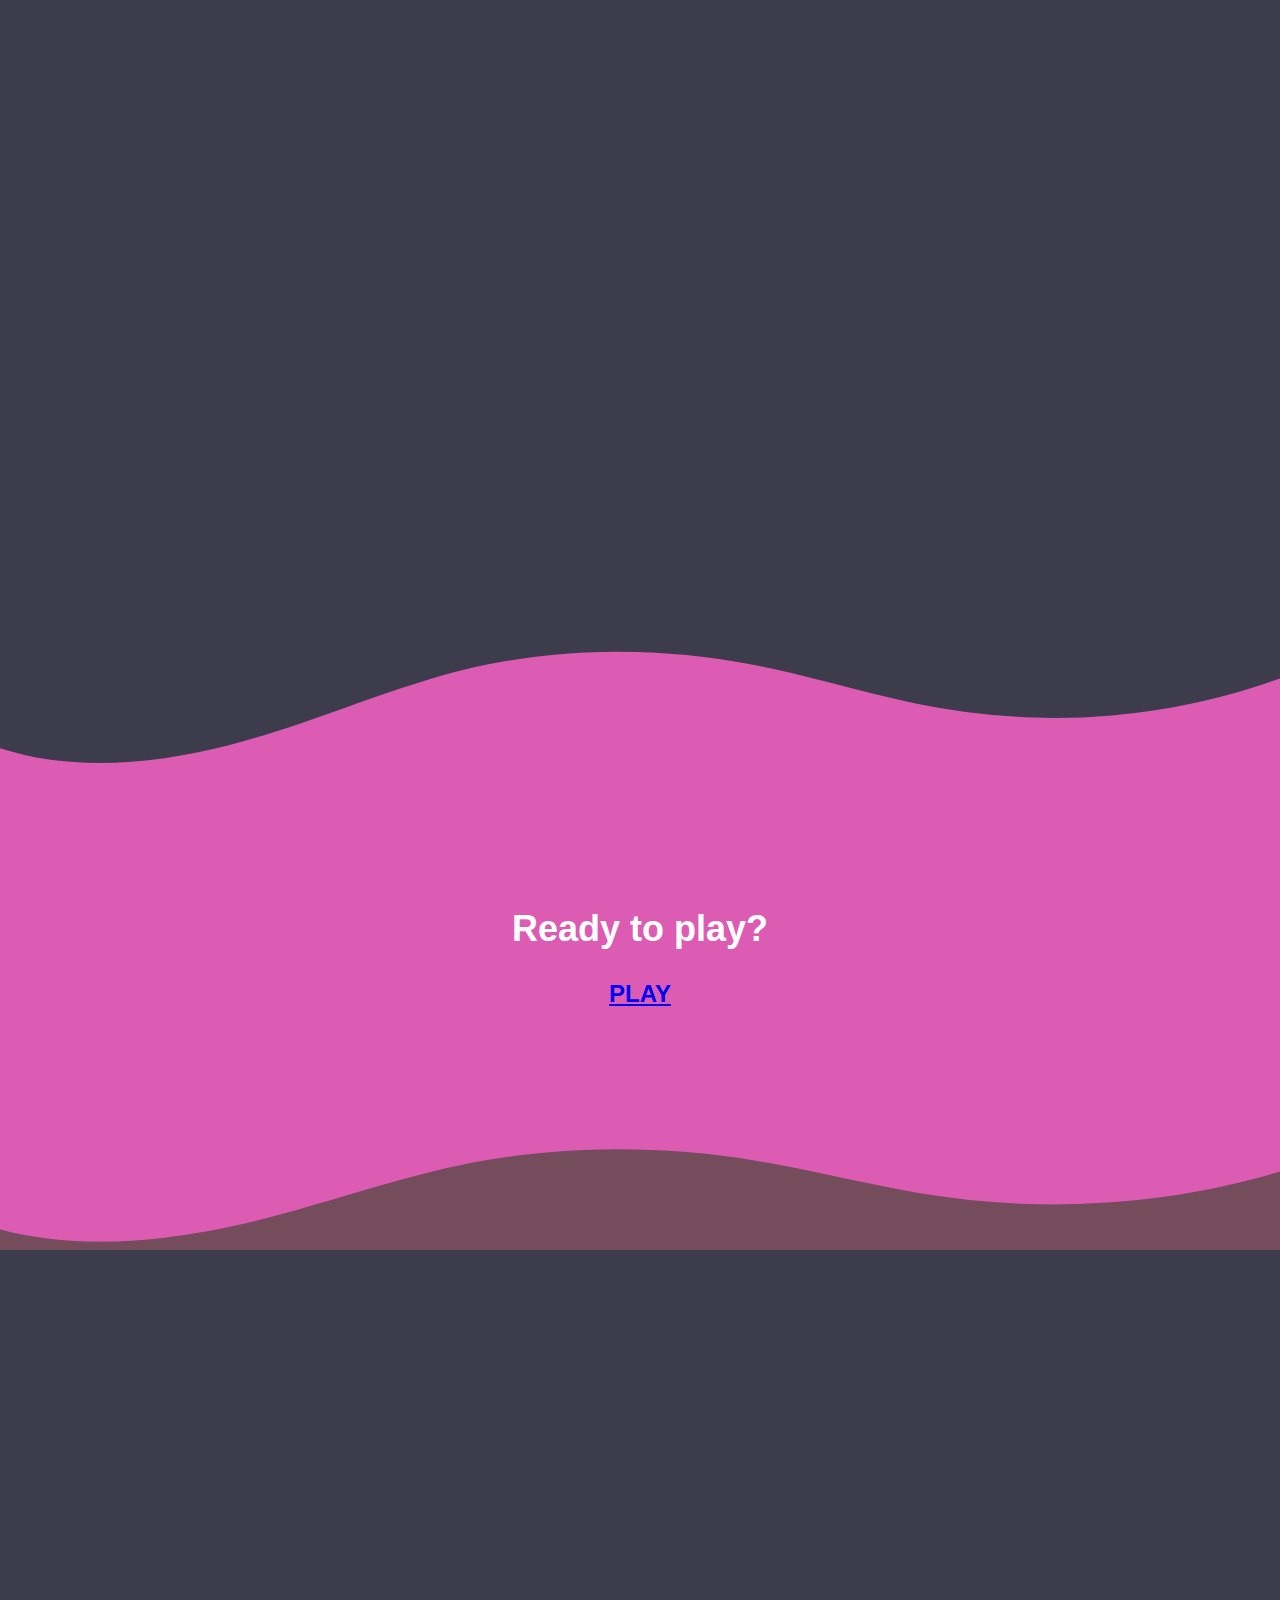
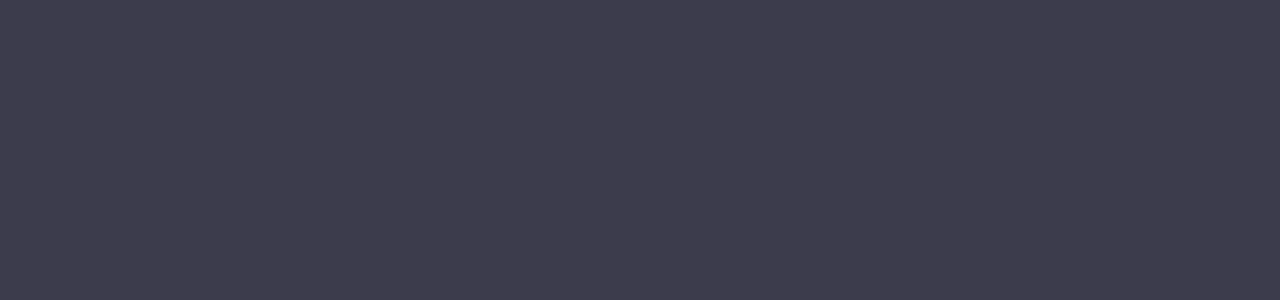
==== index.html @ 18457c60 "Update index.html" ====
<!DOCTYPE html>
<html lang="en">
  <head>
    <meta charset="utf-8">
    <meta name="viewport" content="width=device-width, initial-scale=1.0"> <!-- sets width to device width, and initial zoom level -->
    <title>Apple Clicker</title> <!-- title of page on tab -->
    <link href="index.css" rel="stylesheet" type="text/css"/>
		<link rel="icon" type="image/png" sizes="32x32" href="Images/favicon.png"> <!-- favicon -->
    <link rel="preconnect" href="https://fonts.googleapis.com"> 
    <link rel="preconnect" href="https://fonts.gstatic.com" crossorigin> 
    <link href="https://fonts.googleapis.com/css2?family=Roboto:wght@300&display=swap" rel="stylesheet">
  </head>
  <body>
	  <section class="">
		  <h1 style="color: var(--black);">Title Here!</h1>
      <p style="color: var(--black);">Eius nobis vero necessitatibus laborum dolorum vel dolorem sunt, voluptatibus qui nesciunt eaque quisquam quasi obcaecati neque cumque unde autem ipsa ad sit amet et odit velit nostrum facere? Fugiat.</p>
	  </section>
    <section class="section_pink">
      <div class="wave1">
        <svg data-name="Layer 1" xmlns="http://www.w3.org/2000/svg" viewBox="0 0 1200 120" preserveAspectRatio="none">
            <path d="M321.39,56.44c58-10.79,114.16-30.13,172-41.86,82.39-16.72,168.19-17.73,250.45-.39C823.78,31,906.67,72,985.66,92.83c70.05,18.48,146.53,26.09,214.34,3V0H0V27.35A600.21,600.21,0,0,0,321.39,56.44Z" class="shape-fill"></path>
        </svg>
      </div>
	    <center>
        <div class="play-game" style = "position:relative; top:100px;"> 
          <br/>
            <h2>Ready to play?</h2>
          <a href="https://www.appleclicker.ml/game" class="play" target="_blank" rel="noopener noreferrer"><b>PLAY</b></a>
        </div>
      </center>    
      <div class="wave2">
        <svg data-name="Layer 1" xmlns="http://www.w3.org/2000/svg" viewBox="0 0 1200 120" preserveAspectRatio="none">
            <path d="M985.66,92.83C906.67,72,823.78,31,743.84,14.19c-82.26-17.34-168.06-16.33-250.45.39-57.84,11.73-114,31.07-172,41.86A600.21,600.21,0,0,1,0,27.35V120H1200V95.8C1132.19,118.92,1055.71,111.31,985.66,92.83Z" class="shape-fill"></path>
        </svg>
    </div>
    </section>
    <section class="">
    </section>
  </body>
</html>
---- index.css ----
:root {
    --pink: #dc5cb4;
    --brown: #744c5c;
    --white: #ecdcbc;
    --black: #3c3c4c;
}

body {
    margin: 0;
    font-family: 'Prompt', sans-serif;
    color: white;
    background-color: var(--black);
}

section {
    position: relative;
    display: flex;
    flex-direction: column;
    align-items: center;
    min-height: 400px;
    font-size: 1.5rem;
    padding: 150px 20vw 100px 20vw;
}

.section_brown {
    background-color: var(--brown);
    padding: 100px 20vw;
}

.section_white {
    padding: 100px 20vw;
    background-color: var(--white);
}

.section_pink {
    background-color: var(--pink);
    padding: 100px 20vw;
}

.wave1 {
    position: absolute;
    top: 0;
    left: 0;
    width: 100%;
    overflow: hidden;
    line-height: 0;
}

.wave1 svg {
    position: relative;
    display: block;
    width: calc(100% + 1.3px);
    height: 123px;
    transform: rotateY(180deg);
}

.wave1 .shape-fill {
    fill: #3C3C4C;
}

/** For mobile devices **/
@media (max-width: 767px) {
    .wave1 svg {
        width: calc(109% + 1.3px);
        height: 123px;
    }
}

.wave2 {
    position: absolute;
    bottom: 0;
    left: 0;
    width: 100%;
    overflow: hidden;
    line-height: 0;
}

.wave2 svg {
    position: relative;
    display: block;
    width: calc(100% + 1.3px);
    height: 102px;
    transform: rotateY(180deg);
}

.wave2 .shape-fill {
    fill: #744C5C;
}

/** For mobile devices **/
@media (max-width: 767px) {
    .wave2 svg {
        width: calc(109% + 1.3px);
        height: 102px;
    }
}
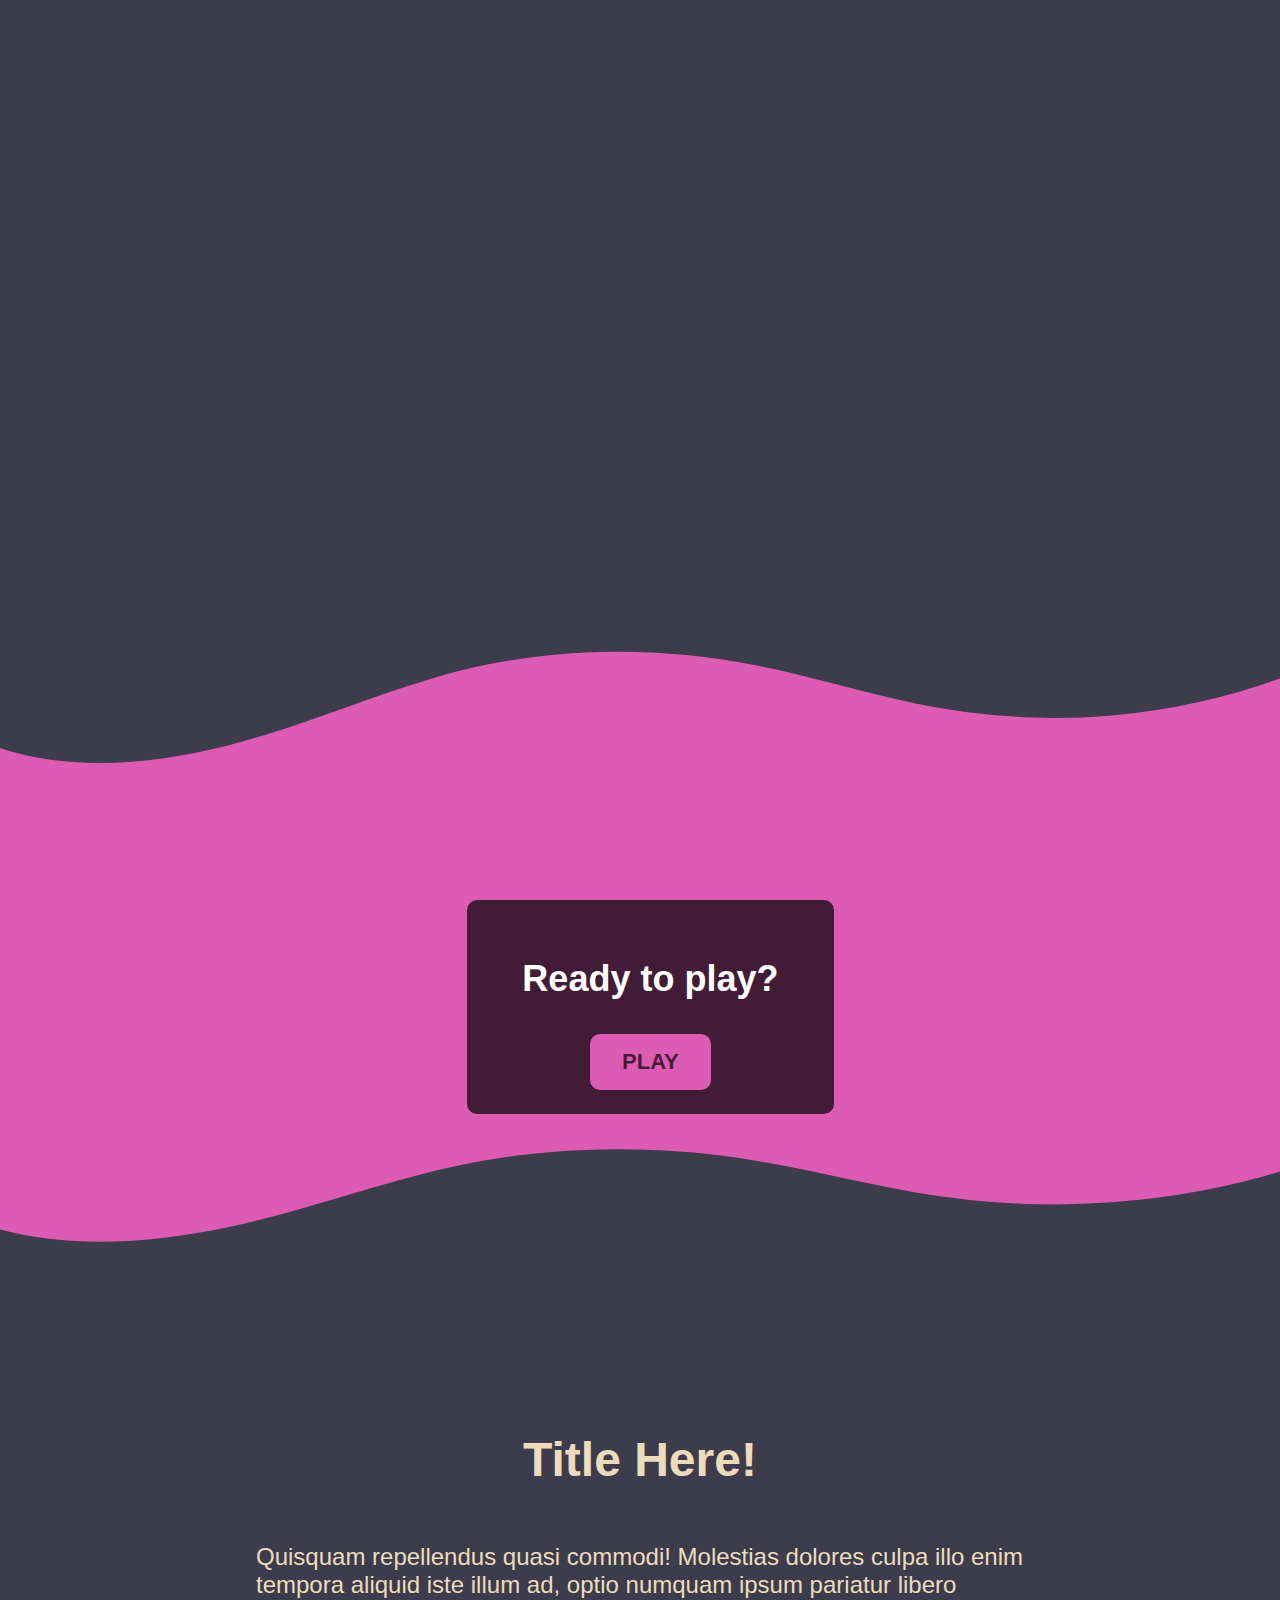
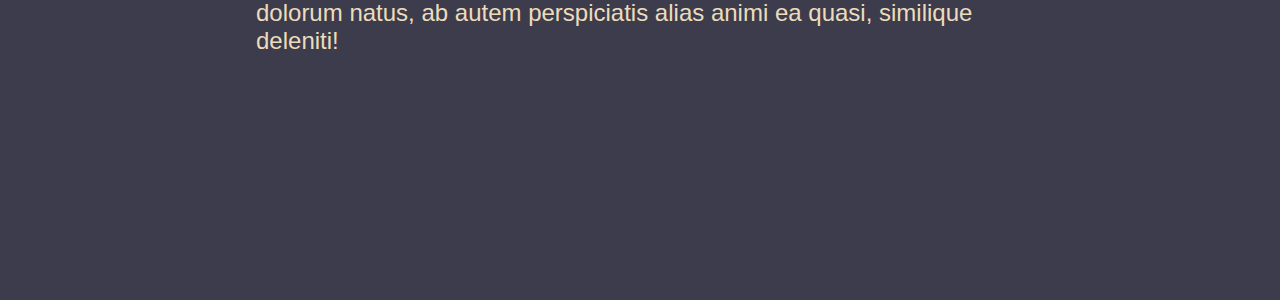
==== commit 4cabbfec: "wave" ====
--- a/index.html
+++ b/index.html
@@ -11,18 +11,18 @@
     <link href="https://fonts.googleapis.com/css2?family=Roboto:wght@300&display=swap" rel="stylesheet">
   </head>
   <body>
-	  <section class="">
-		  <h1 style="color: var(--black);">Title Here!</h1>
+    <section class="">
+      <h1 style="color: var(--black);">Title Here!</h1>
       <p style="color: var(--black);">Eius nobis vero necessitatibus laborum dolorum vel dolorem sunt, voluptatibus qui nesciunt eaque quisquam quasi obcaecati neque cumque unde autem ipsa ad sit amet et odit velit nostrum facere? Fugiat.</p>
-	  </section>
+    </section>
     <section class="section_pink">
       <div class="wave1">
         <svg data-name="Layer 1" xmlns="http://www.w3.org/2000/svg" viewBox="0 0 1200 120" preserveAspectRatio="none">
-            <path d="M321.39,56.44c58-10.79,114.16-30.13,172-41.86,82.39-16.72,168.19-17.73,250.45-.39C823.78,31,906.67,72,985.66,92.83c70.05,18.48,146.53,26.09,214.34,3V0H0V27.35A600.21,600.21,0,0,0,321.39,56.44Z" class="shape-fill"></path>
+          <path d="M321.39,56.44c58-10.79,114.16-30.13,172-41.86,82.39-16.72,168.19-17.73,250.45-.39C823.78,31,906.67,72,985.66,92.83c70.05,18.48,146.53,26.09,214.34,3V0H0V27.35A600.21,600.21,0,0,0,321.39,56.44Z" class="shape-fill"></path>
         </svg>
       </div>
-	    <center>
-        <div class="play-game" style = "position:relative; top:100px;"> 
+      <center>
+        <div class="play-game" style = "position:relative; top:150px;"> 
           <br/>
             <h2>Ready to play?</h2>
           <a href="https://www.appleclicker.ml/game" class="play" target="_blank" rel="noopener noreferrer"><b>PLAY</b></a>
@@ -35,6 +35,8 @@
     </div>
     </section>
     <section class="">
+      <h1 style="color: var(--white);">Title Here!</h1>
+      <p style="color: var(--white);">Quisquam repellendus quasi commodi! Molestias dolores culpa illo enim tempora aliquid iste illum ad, optio numquam ipsum pariatur libero dolorum natus, ab autem perspiciatis alias animi ea quasi, similique deleniti!</p>
     </section>
   </body>
-</html>
+</html>--- a/index.css
+++ b/index.css
@@ -84,7 +84,29 @@
 }
 
 .wave2 .shape-fill {
-    fill: #744C5C;
+    fill: #3c3c4c;
+}
+
+.play-game {
+	padding: 0px 45px 20px;
+	border-radius: 10px;
+	color: white;
+	background-color: rgba(0,0,0,0.7);
+	width: 80%;
+}
+
+.play {
+	border-radius: 10px;
+  	background-color: var(--pink);
+  	border: none;
+  	color: rgba(0,0,0,0.7);
+  	padding: 15px 32px;
+  	text-align: center;
+  	text-decoration: none;
+  	display: inline-block;
+  	font-size: 22px;
+  	margin: 4px 2px;
+  	cursor: pointer;
 }
 
 /** For mobile devices **/
@@ -93,4 +115,5 @@
         width: calc(109% + 1.3px);
         height: 102px;
     }
-}+}
+
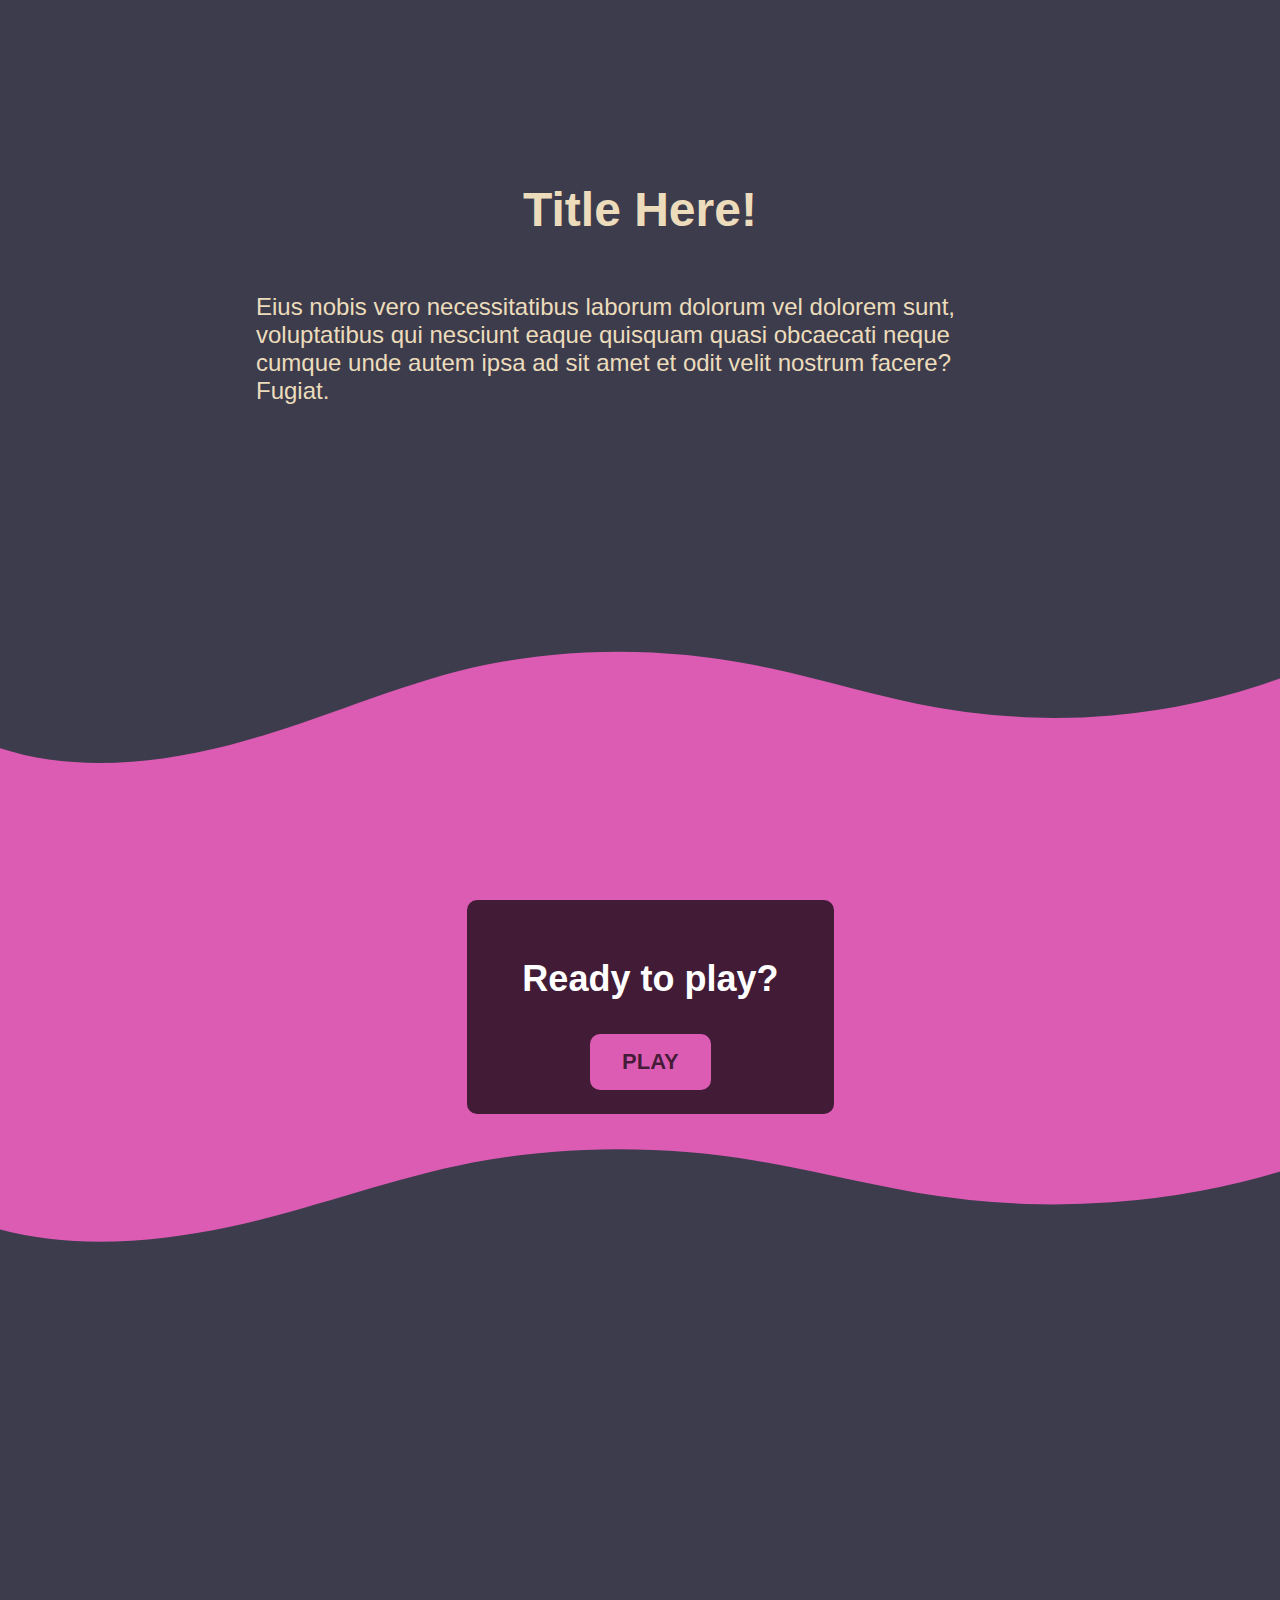
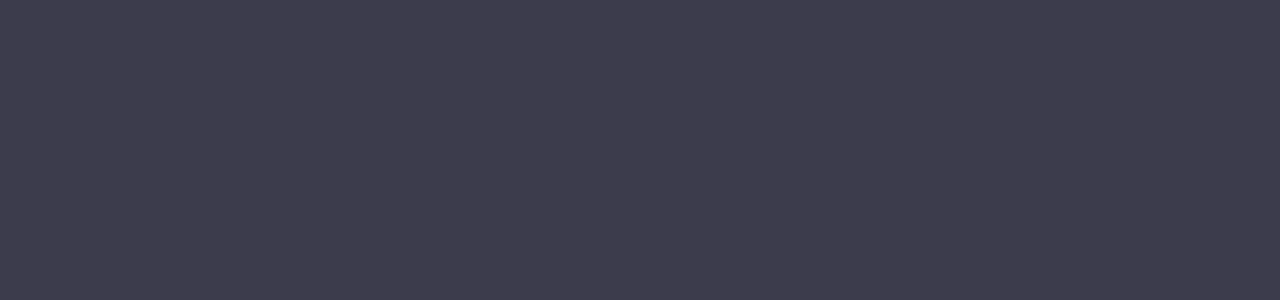
==== commit c8c1ddb6: "Update index.html" ====
--- a/index.html
+++ b/index.html
@@ -12,8 +12,8 @@
   </head>
   <body>
     <section class="">
-      <h1 style="color: var(--black);">Title Here!</h1>
-      <p style="color: var(--black);">Eius nobis vero necessitatibus laborum dolorum vel dolorem sunt, voluptatibus qui nesciunt eaque quisquam quasi obcaecati neque cumque unde autem ipsa ad sit amet et odit velit nostrum facere? Fugiat.</p>
+      <h1 style="color: var(--white);">Title Here!</h1>
+      <p style="color: var(--white);">Eius nobis vero necessitatibus laborum dolorum vel dolorem sunt, voluptatibus qui nesciunt eaque quisquam quasi obcaecati neque cumque unde autem ipsa ad sit amet et odit velit nostrum facere? Fugiat.</p>
     </section>
     <section class="section_pink">
       <div class="wave1">
@@ -35,8 +35,6 @@
     </div>
     </section>
     <section class="">
-      <h1 style="color: var(--white);">Title Here!</h1>
-      <p style="color: var(--white);">Quisquam repellendus quasi commodi! Molestias dolores culpa illo enim tempora aliquid iste illum ad, optio numquam ipsum pariatur libero dolorum natus, ab autem perspiciatis alias animi ea quasi, similique deleniti!</p>
-    </section>
+     
   </body>
-</html>+</html>
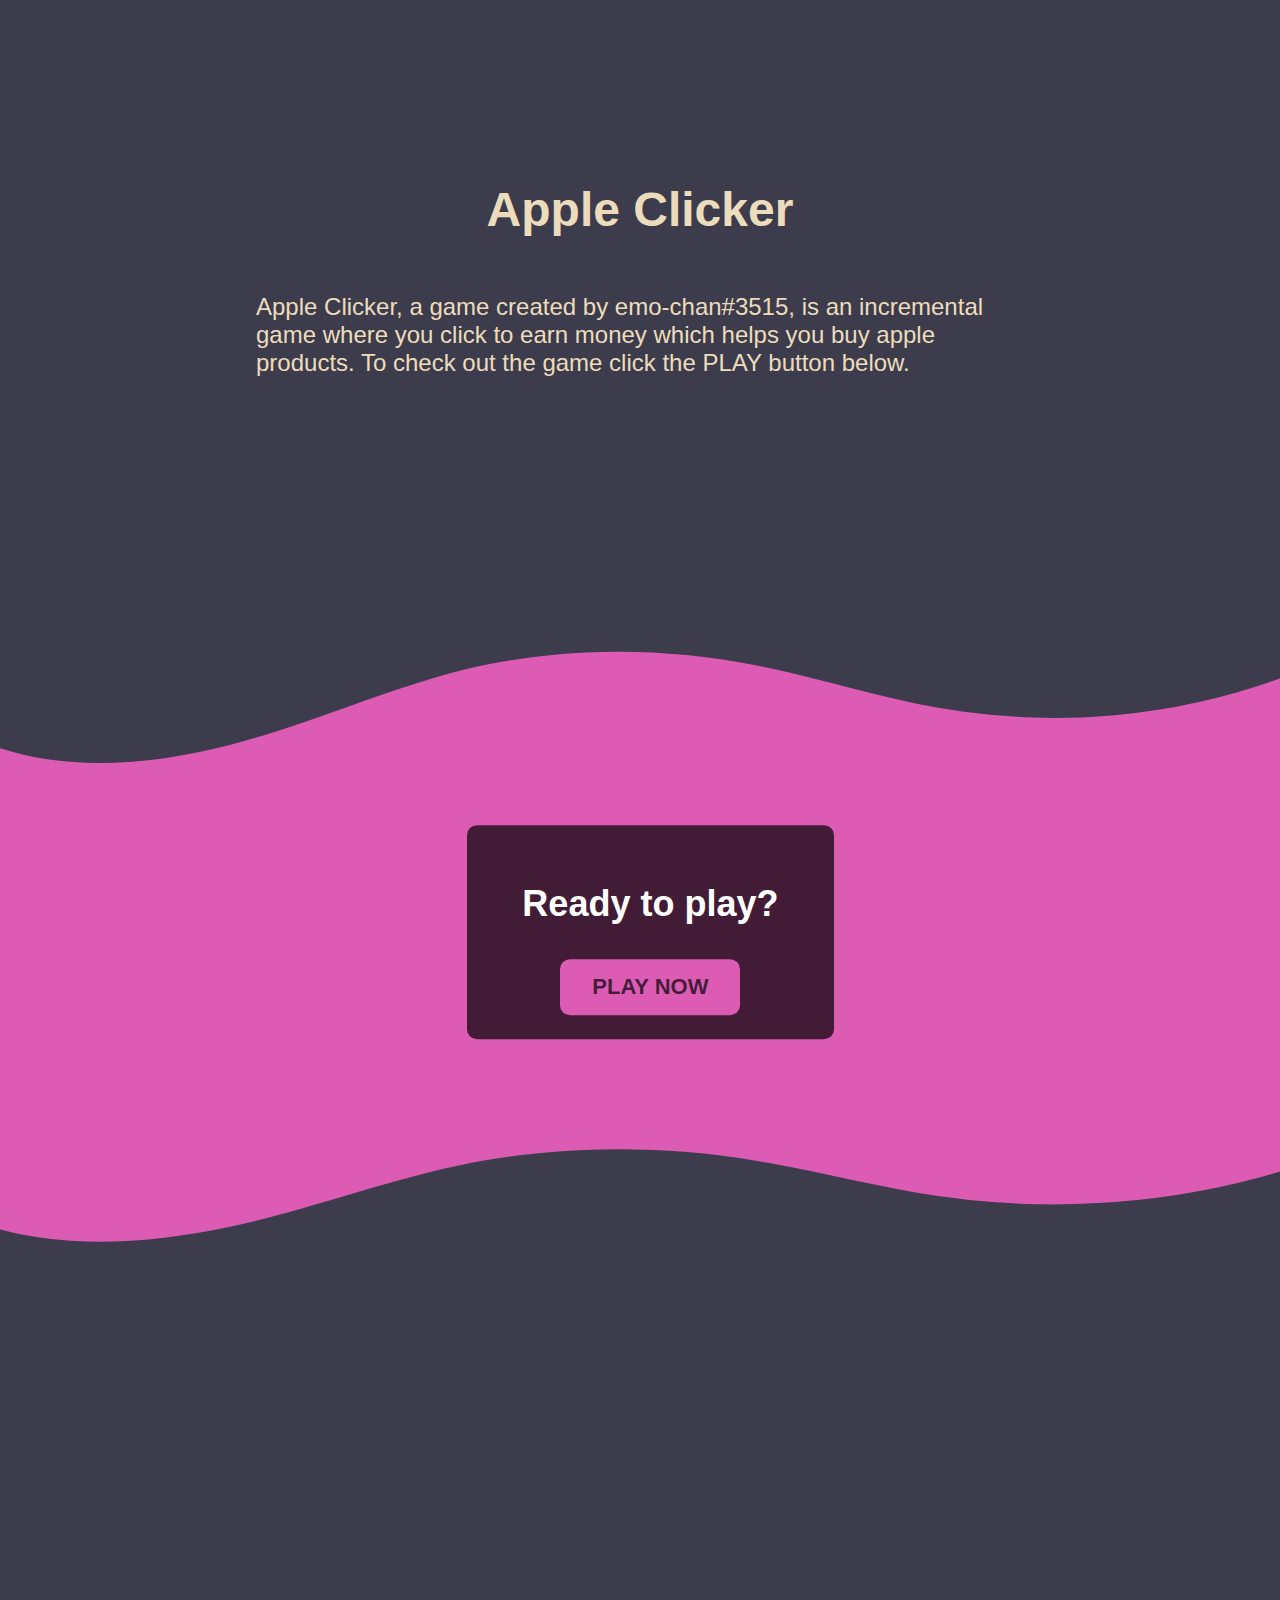
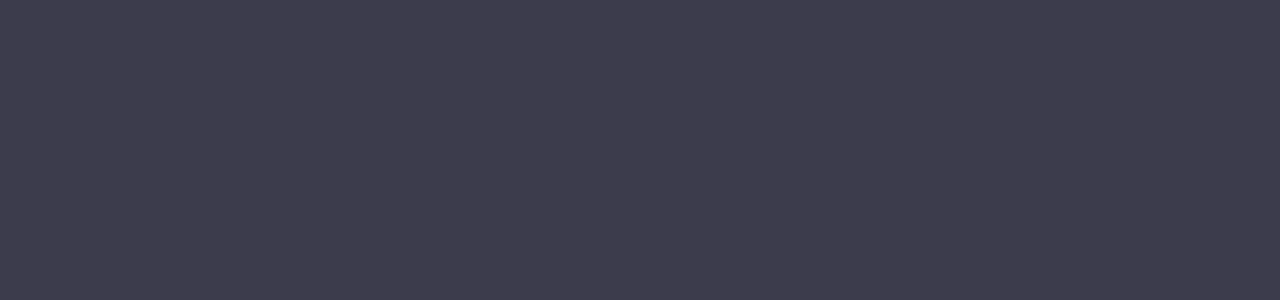
==== commit 95d0cb3b: "update" ====
--- a/index.html
+++ b/index.html
@@ -9,11 +9,12 @@
     <link rel="preconnect" href="https://fonts.googleapis.com"> 
     <link rel="preconnect" href="https://fonts.gstatic.com" crossorigin> 
     <link href="https://fonts.googleapis.com/css2?family=Roboto:wght@300&display=swap" rel="stylesheet">
+    <script src="index.js"></script>
   </head>
   <body>
     <section class="">
-      <h1 style="color: var(--white);">Title Here!</h1>
-      <p style="color: var(--white);">Eius nobis vero necessitatibus laborum dolorum vel dolorem sunt, voluptatibus qui nesciunt eaque quisquam quasi obcaecati neque cumque unde autem ipsa ad sit amet et odit velit nostrum facere? Fugiat.</p>
+      <h1 id="title" style="color: var(--white);">Apple Clicker</h1>
+      <p style="color: var(--white);">Apple Clicker, a game created by emo-chan#3515, is an incremental game where you click to earn money which helps you buy apple products. To check out the game click the PLAY button below.</p>
     </section>
     <section class="section_pink">
       <div class="wave1">
@@ -25,8 +26,10 @@
         <div class="play-game" style = "position:relative; top:150px;"> 
           <br/>
             <h2>Ready to play?</h2>
-          <a href="https://www.appleclicker.ml/game" class="play" target="_blank" rel="noopener noreferrer"><b>PLAY</b></a>
+          <a href="https://www.appleclicker.ml/game" class="play" target="_blank" rel="noopener noreferrer"><b>PLAY NOW</b></a>
         </div>
+	<br/>
+	<br/>
       </center>    
       <div class="wave2">
         <svg data-name="Layer 1" xmlns="http://www.w3.org/2000/svg" viewBox="0 0 1200 120" preserveAspectRatio="none">
--- a/index.css
+++ b/index.css
@@ -93,6 +93,7 @@
 	color: white;
 	background-color: rgba(0,0,0,0.7);
 	width: 80%;
+    transform: translate(0,-35%); 
 }
 
 .play {
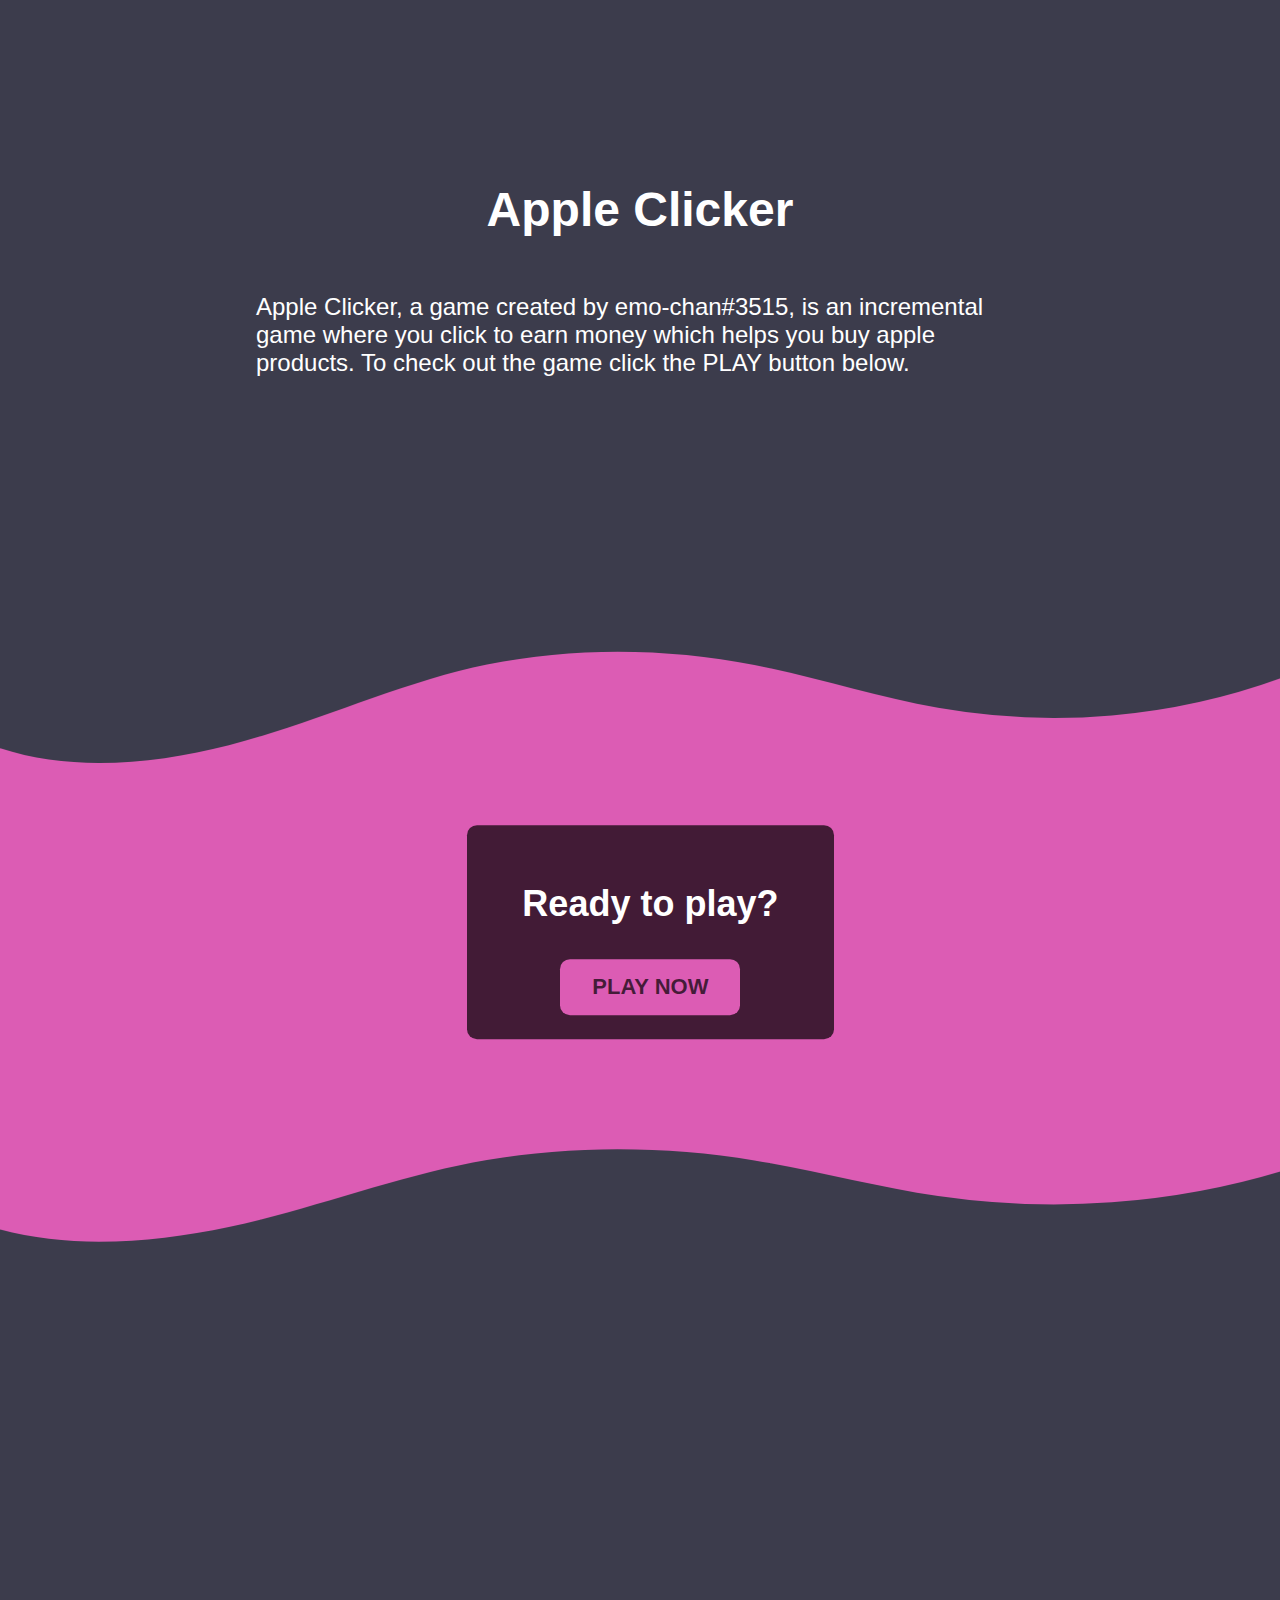
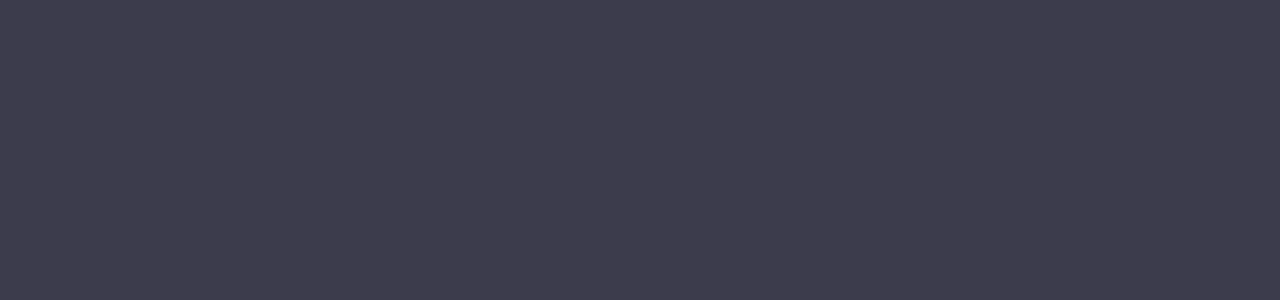
==== commit eb9dcff0: "white text" ====
--- a/index.html
+++ b/index.html
@@ -13,8 +13,8 @@
   </head>
   <body>
     <section class="">
-      <h1 id="title" style="color: var(--white);">Apple Clicker</h1>
-      <p style="color: var(--white);">Apple Clicker, a game created by emo-chan#3515, is an incremental game where you click to earn money which helps you buy apple products. To check out the game click the PLAY button below.</p>
+      <h1 id="title" style="color: white;">Apple Clicker</h1>
+      <p style="color: white;">Apple Clicker, a game created by emo-chan#3515, is an incremental game where you click to earn money which helps you buy apple products. To check out the game click the PLAY button below.</p>
     </section>
     <section class="section_pink">
       <div class="wave1">
--- a/index.css
+++ b/index.css
@@ -29,7 +29,7 @@
 
 .section_white {
     padding: 100px 20vw;
-    background-color: var(--white);
+    background-color: white;
 }
 
 .section_pink {
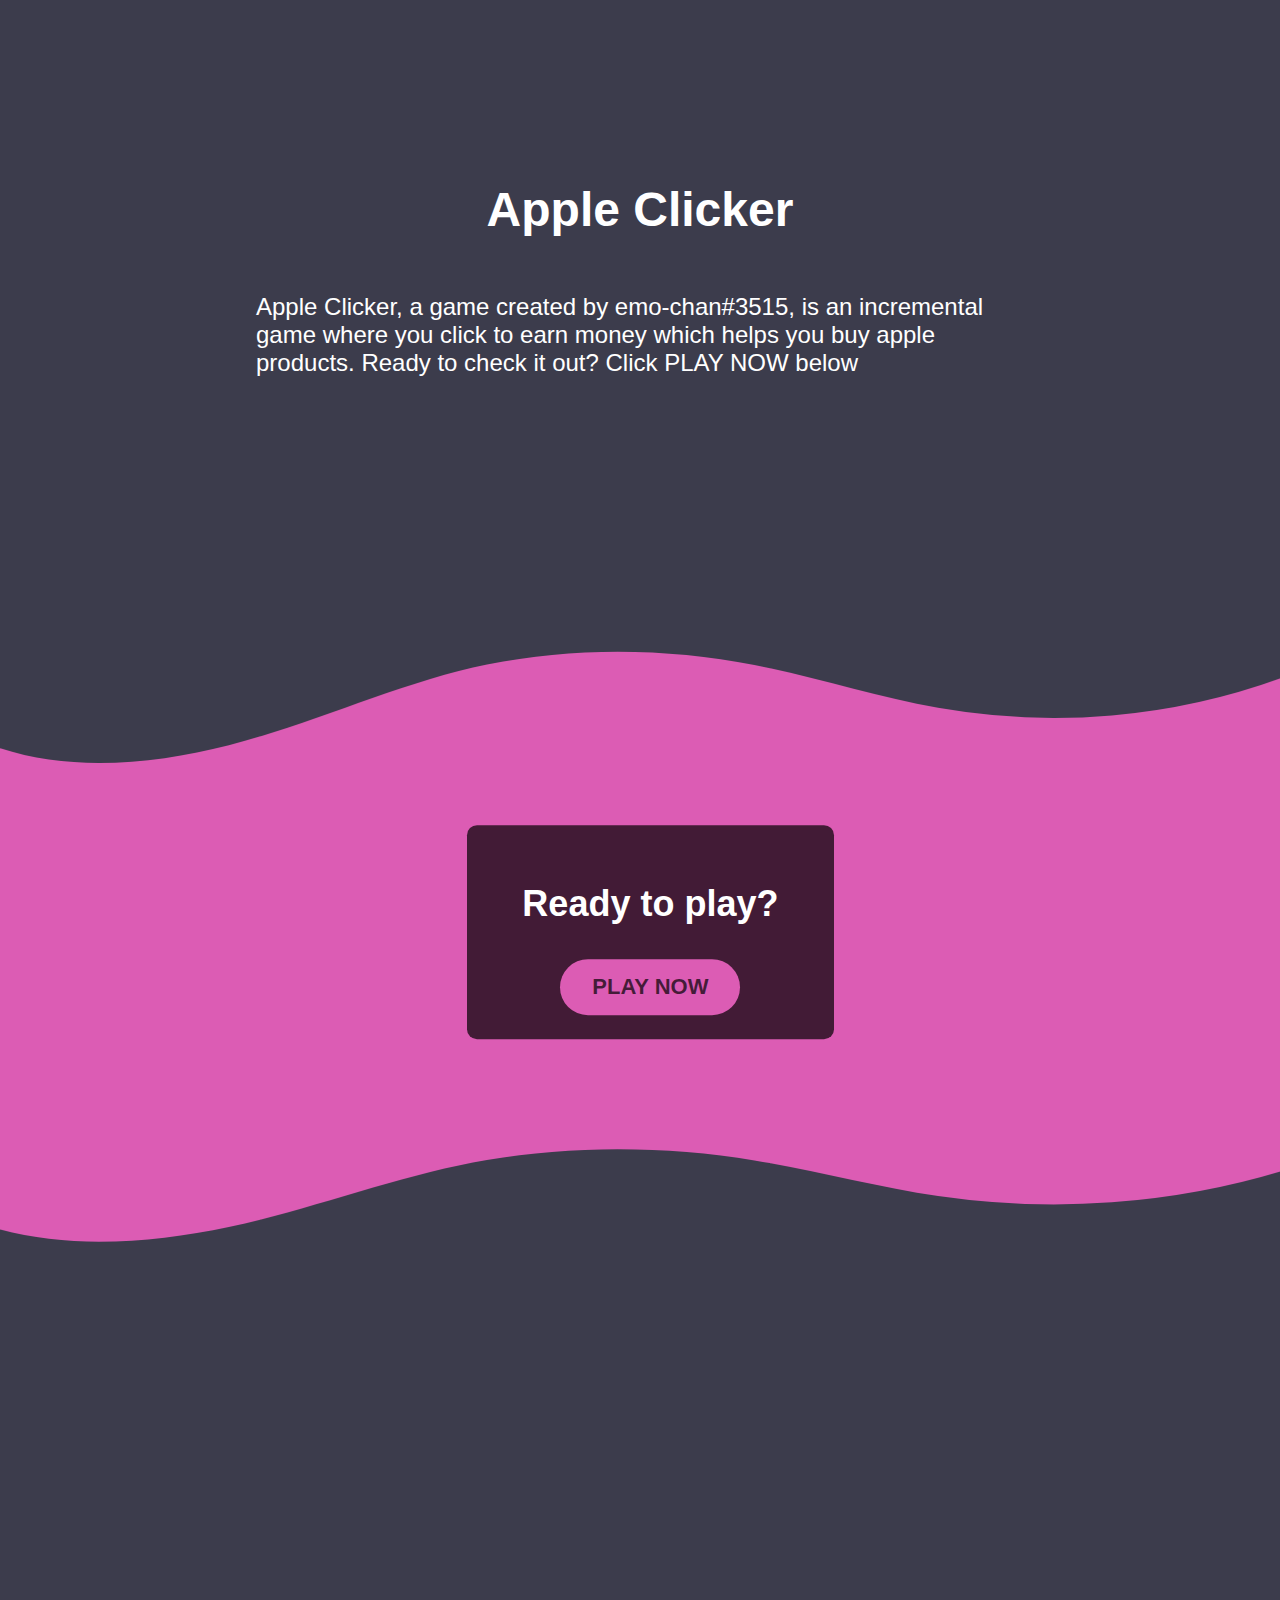
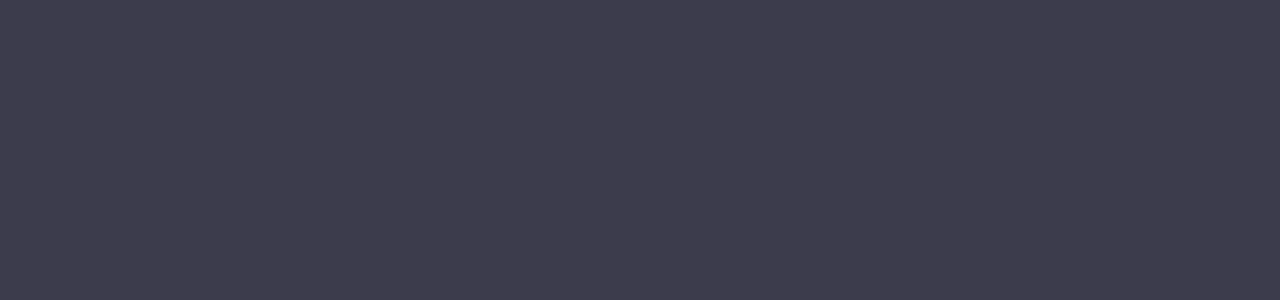
==== commit 35d01b6a: "hover anim" ====
--- a/index.html
+++ b/index.html
@@ -14,7 +14,7 @@
   <body>
     <section class="">
       <h1 id="title" style="color: white;">Apple Clicker</h1>
-      <p style="color: white;">Apple Clicker, a game created by emo-chan#3515, is an incremental game where you click to earn money which helps you buy apple products. To check out the game click the PLAY button below.</p>
+      <p style="color: white;">Apple Clicker, a game created by emo-chan#3515, is an incremental game where you click to earn money which helps you buy apple products. Ready to check it out? Click PLAY NOW below</p>
     </section>
     <section class="section_pink">
       <div class="wave1">
--- a/index.css
+++ b/index.css
@@ -97,7 +97,7 @@
 }
 
 .play {
-	border-radius: 10px;
+	border-radius: 30px;
   	background-color: var(--pink);
   	border: none;
   	color: rgba(0,0,0,0.7);
@@ -110,6 +110,16 @@
   	cursor: pointer;
 }
 
+@keyframes hover {
+    0% {}
+    75% {border-radius: 10px}
+    100% {border-radius: 30px}
+}
+
+.play:hover {
+    animation: hover 1s
+}
+
 /** For mobile devices **/
 @media (max-width: 767px) {
     .wave2 svg {
@@ -118,3 +128,4 @@
     }
 }
 
+
